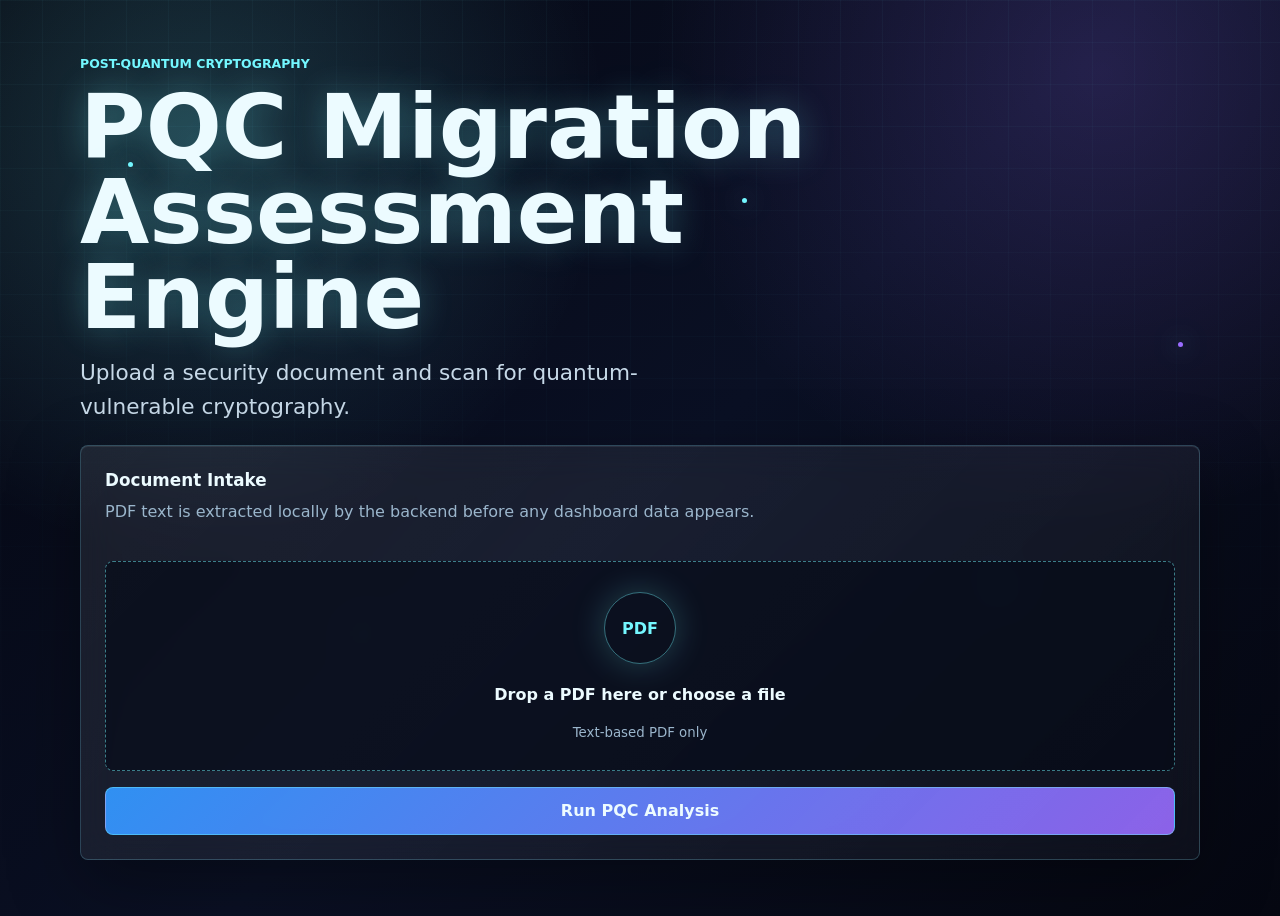
==== templates/index.html @ 9122b422 "Initial working version of PQC Migration Assessment Engine" ====
<!doctype html>
<html lang="en">
<head>
  <meta charset="utf-8">
  <meta name="viewport" content="width=device-width, initial-scale=1">
  <title>PQC Migration Assessment Engine</title>
  <link rel="stylesheet" href="/static/style.css">
</head>
<body>
  <div class="quantum-field" aria-hidden="true">
    <span></span><span></span><span></span><span></span><span></span>
  </div>

  <main class="shell">
    <section class="hero">
      <div>
        <p class="eyebrow">Post-Quantum Cryptography</p>
        <h1>PQC Migration Assessment Engine</h1>
        <p class="subtitle">Upload a security document and scan for quantum-vulnerable cryptography.</p>
      </div>
    </section>

    <section class="glass upload-panel" aria-labelledby="upload-title">
      <div>
        <h2 id="upload-title">Document Intake</h2>
        <p class="muted">PDF text is extracted locally by the backend before any dashboard data appears.</p>
      </div>

      <form id="analysis-form">
        <label class="drop-zone" id="drop-zone" for="pdf-file">
          <input id="pdf-file" name="file" type="file" accept="application/pdf,.pdf">
          <span class="drop-icon">PDF</span>
          <strong id="file-label">Drop a PDF here or choose a file</strong>
          <small>Text-based PDF only</small>
        </label>
        <button class="primary-action" type="submit">Run PQC Analysis</button>
      </form>

      <div class="loading" id="loading" hidden>
        <div class="loader"></div>
        <p id="loading-text">Extracting PDF text...</p>
      </div>

      <div class="error" id="error-box" hidden></div>
    </section>

    <section class="results" id="results" hidden>
      <div class="dashboard-grid">
        <article class="glass gauge-card">
          <h2>Overall Risk Gauge</h2>
          <div class="gauge" id="risk-gauge"><span id="risk-score">0</span></div>
          <p id="risk-label">Low</p>
        </article>

        <article class="glass gauge-card">
          <h2>Quantum Readiness Gauge</h2>
          <div class="gauge readiness" id="readiness-gauge"><span id="readiness-score">0%</span></div>
          <p>Migration posture</p>
        </article>
      </div>

      <div class="summary-grid" id="summary-grid"></div>

      <section class="glass table-panel">
        <h2>Findings</h2>
        <div class="table-wrap">
          <table>
            <thead>
              <tr>
                <th>Algorithm</th>
                <th>Occurrences</th>
                <th>Quantum Risk</th>
                <th>Notes</th>
              </tr>
            </thead>
            <tbody id="findings-body"></tbody>
          </table>
        </div>
      </section>

      <section class="glass recommendations-panel">
        <h2>Recommendations</h2>
        <ul id="recommendations"></ul>
      </section>

      <section class="download-row" aria-label="Download reports">
        <a class="download-button" id="download-json" href="#">Download JSON</a>
        <a class="download-button" id="download-markdown" href="#">Download Markdown</a>
        <a class="download-button" id="download-html" href="#">Download HTML</a>
      </section>
    </section>
  </main>

  <script src="/static/app.js"></script>
</body>
</html>
---- static/style.css ----
:root {
  color-scheme: dark;
  --bg: #050711;
  --panel: rgba(12, 18, 38, 0.72);
  --panel-strong: rgba(13, 24, 52, 0.9);
  --line: rgba(135, 231, 255, 0.22);
  --text: #ecfbff;
  --muted: #9bb6cc;
  --cyan: #74f7ff;
  --blue: #3298ff;
  --purple: #9b6cff;
  --danger: #ff4f8b;
  --medium: #ffd166;
  --low: #61f2a6;
}

* {
  box-sizing: border-box;
}

body {
  min-height: 100vh;
  margin: 0;
  font-family: Inter, ui-sans-serif, system-ui, -apple-system, BlinkMacSystemFont, "Segoe UI", sans-serif;
  color: var(--text);
  background:
    radial-gradient(circle at 15% 15%, rgba(116, 247, 255, 0.18), transparent 26rem),
    radial-gradient(circle at 86% 8%, rgba(155, 108, 255, 0.18), transparent 28rem),
    linear-gradient(135deg, #050711 0%, #0a1024 52%, #050711 100%);
}

body::before {
  position: fixed;
  inset: 0;
  pointer-events: none;
  content: "";
  background-image:
    linear-gradient(rgba(116, 247, 255, 0.035) 1px, transparent 1px),
    linear-gradient(90deg, rgba(116, 247, 255, 0.035) 1px, transparent 1px);
  background-size: 42px 42px;
  mask-image: linear-gradient(to bottom, black, transparent 88%);
}

.quantum-field {
  position: fixed;
  inset: 0;
  overflow: hidden;
  pointer-events: none;
}

.quantum-field span {
  position: absolute;
  width: 5px;
  height: 5px;
  border-radius: 50%;
  background: var(--cyan);
  box-shadow: 0 0 26px var(--cyan);
  animation: drift 12s linear infinite;
}

.quantum-field span:nth-child(1) { left: 10%; top: 18%; animation-delay: 0s; }
.quantum-field span:nth-child(2) { left: 28%; top: 70%; animation-delay: -4s; background: var(--purple); }
.quantum-field span:nth-child(3) { left: 58%; top: 22%; animation-delay: -7s; }
.quantum-field span:nth-child(4) { left: 78%; top: 65%; animation-delay: -2s; background: var(--blue); }
.quantum-field span:nth-child(5) { left: 92%; top: 38%; animation-delay: -9s; background: var(--purple); }

@keyframes drift {
  0%, 100% { transform: translate3d(0, 0, 0) scale(1); opacity: 0.5; }
  50% { transform: translate3d(-28px, 34px, 0) scale(1.7); opacity: 1; }
}

.shell {
  position: relative;
  width: min(1120px, calc(100% - 32px));
  margin: 0 auto;
  padding: 56px 0;
}

.hero {
  min-height: 260px;
  display: grid;
  align-items: center;
}

.eyebrow {
  margin: 0 0 14px;
  color: var(--cyan);
  font-size: 0.78rem;
  font-weight: 800;
  letter-spacing: 0;
  text-transform: uppercase;
}

h1,
h2,
p {
  margin-top: 0;
}

h1 {
  max-width: 820px;
  margin-bottom: 16px;
  font-size: clamp(2.6rem, 7vw, 5.9rem);
  line-height: 0.95;
  letter-spacing: 0;
  text-shadow: 0 0 34px rgba(116, 247, 255, 0.28);
}

h2 {
  margin-bottom: 12px;
  font-size: 1.05rem;
  letter-spacing: 0;
}

.subtitle {
  max-width: 660px;
  color: #c7d9e8;
  font-size: clamp(1.05rem, 2vw, 1.35rem);
  line-height: 1.55;
}

.glass {
  border: 1px solid var(--line);
  border-radius: 8px;
  background: linear-gradient(135deg, rgba(255, 255, 255, 0.08), rgba(255, 255, 255, 0.035));
  box-shadow: 0 22px 70px rgba(0, 0, 0, 0.34), inset 0 1px 0 rgba(255, 255, 255, 0.08);
  backdrop-filter: blur(18px);
}

.upload-panel {
  display: grid;
  gap: 24px;
  padding: 24px;
}

.muted,
small {
  color: var(--muted);
}

.drop-zone {
  min-height: 210px;
  display: grid;
  place-items: center;
  gap: 8px;
  padding: 24px;
  border: 1px dashed rgba(116, 247, 255, 0.48);
  border-radius: 8px;
  background: rgba(5, 11, 24, 0.62);
  cursor: pointer;
  text-align: center;
  transition: border-color 160ms ease, transform 160ms ease, box-shadow 160ms ease;
}

.drop-zone:hover,
.drop-zone.is-dragging {
  border-color: var(--purple);
  transform: translateY(-1px);
  box-shadow: 0 0 32px rgba(116, 247, 255, 0.16);
}

.drop-zone input {
  position: absolute;
  width: 1px;
  height: 1px;
  overflow: hidden;
  clip: rect(0, 0, 0, 0);
}

.drop-icon {
  display: grid;
  width: 72px;
  height: 72px;
  place-items: center;
  border: 1px solid rgba(116, 247, 255, 0.42);
  border-radius: 50%;
  color: var(--cyan);
  font-weight: 900;
  box-shadow: 0 0 34px rgba(116, 247, 255, 0.22);
}

.primary-action,
.download-button {
  min-height: 48px;
  display: inline-flex;
  align-items: center;
  justify-content: center;
  border: 1px solid rgba(116, 247, 255, 0.42);
  border-radius: 8px;
  padding: 0 20px;
  color: var(--text);
  background: linear-gradient(135deg, rgba(50, 152, 255, 0.94), rgba(155, 108, 255, 0.9));
  font: inherit;
  font-weight: 800;
  text-decoration: none;
  cursor: pointer;
}

.primary-action {
  width: 100%;
  margin-top: 16px;
}

.primary-action:disabled {
  cursor: wait;
  opacity: 0.65;
}

.loading {
  display: flex;
  align-items: center;
  gap: 14px;
  color: var(--cyan);
}

.loader {
  width: 28px;
  height: 28px;
  border: 3px solid rgba(116, 247, 255, 0.18);
  border-top-color: var(--cyan);
  border-radius: 50%;
  animation: spin 0.8s linear infinite;
}

@keyframes spin {
  to { transform: rotate(360deg); }
}

.error {
  border-left: 3px solid var(--danger);
  padding: 14px 16px;
  background: rgba(255, 79, 139, 0.1);
  color: #ffd8e5;
}

.results {
  display: grid;
  gap: 18px;
  margin-top: 22px;
}

.dashboard-grid,
.summary-grid {
  display: grid;
  grid-template-columns: repeat(2, minmax(0, 1fr));
  gap: 18px;
}

.summary-grid {
  grid-template-columns: repeat(5, minmax(0, 1fr));
}

.gauge-card,
.table-panel,
.recommendations-panel,
.summary-card {
  padding: 22px;
}

.gauge {
  --value: 0;
  --gauge-color: var(--low);
  width: min(210px, 70vw);
  aspect-ratio: 1;
  display: grid;
  place-items: center;
  margin: 16px auto;
  border-radius: 50%;
  background:
    radial-gradient(circle at center, #091124 0 58%, transparent 59%),
    conic-gradient(var(--gauge-color) calc(var(--value) * 1%), rgba(255,255,255,0.08) 0);
  box-shadow: 0 0 34px color-mix(in srgb, var(--gauge-color), transparent 58%);
}

.gauge span {
  font-size: 2.35rem;
  font-weight: 900;
}

.summary-card {
  min-height: 118px;
  background: var(--panel);
}

.summary-card span {
  display: block;
  color: var(--muted);
  font-size: 0.82rem;
}

.summary-card strong {
  display: block;
  margin-top: 10px;
  font-size: 1.4rem;
  overflow-wrap: anywhere;
}

.table-wrap {
  overflow-x: auto;
}

table {
  width: 100%;
  border-collapse: collapse;
}

th,
td {
  padding: 14px 12px;
  border-bottom: 1px solid rgba(255, 255, 255, 0.1);
  text-align: left;
  vertical-align: top;
}

th {
  color: var(--cyan);
  font-size: 0.82rem;
  text-transform: uppercase;
  letter-spacing: 0;
}

.recommendations-panel li {
  margin: 12px 0;
  color: #dceeff;
}

.download-row {
  display: flex;
  flex-wrap: wrap;
  gap: 12px;
}

[hidden] {
  display: none !important;
}

@media (max-width: 860px) {
  .dashboard-grid,
  .summary-grid {
    grid-template-columns: 1fr;
  }

  .shell {
    padding-top: 32px;
  }

  .hero {
    min-height: 220px;
  }
}
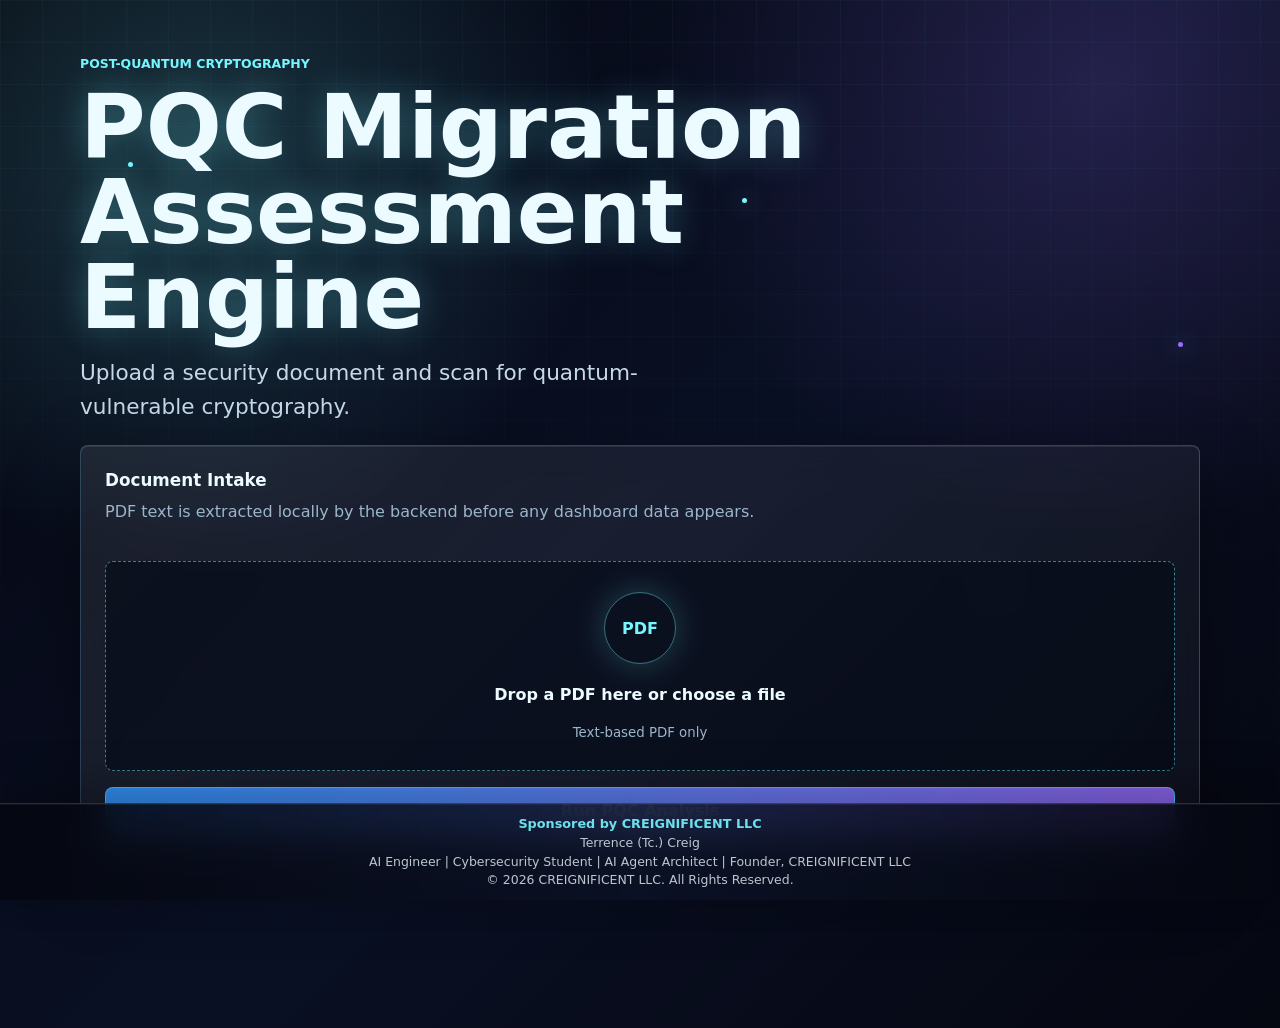
==== commit 1aec8aac: "Add CREIGNIFICENT branding" ====
--- a/templates/index.html
+++ b/templates/index.html
@@ -91,6 +91,13 @@
     </section>
   </main>
 
+  <footer class="brand-footer" aria-label="Application sponsor">
+    <strong>Sponsored by CREIGNIFICENT LLC</strong>
+    <span>Terrence (Tc.) Creig</span>
+    <span>AI Engineer | Cybersecurity Student | AI Agent Architect | Founder, CREIGNIFICENT LLC</span>
+    <span>© 2026 CREIGNIFICENT LLC. All Rights Reserved.</span>
+  </footer>
+
   <script src="/static/app.js"></script>
 </body>
 </html>
--- a/static/style.css
+++ b/static/style.css
@@ -21,6 +21,7 @@
 body {
   min-height: 100vh;
   margin: 0;
+  padding-bottom: 112px;
   font-family: Inter, ui-sans-serif, system-ui, -apple-system, BlinkMacSystemFont, "Segoe UI", sans-serif;
   color: var(--text);
   background:
@@ -330,6 +331,31 @@
   gap: 12px;
 }
 
+.brand-footer {
+  position: fixed;
+  z-index: 10;
+  right: 0;
+  bottom: 0;
+  left: 0;
+  display: grid;
+  gap: 3px;
+  padding: 12px 18px;
+  border-top: 1px solid rgba(116, 247, 255, 0.18);
+  background: linear-gradient(90deg, rgba(5, 7, 17, 0.92), rgba(12, 18, 38, 0.86), rgba(5, 7, 17, 0.92));
+  box-shadow: 0 -16px 46px rgba(0, 0, 0, 0.28), inset 0 1px 0 rgba(255, 255, 255, 0.05);
+  backdrop-filter: blur(16px);
+  color: rgba(236, 251, 255, 0.78);
+  font-size: 0.78rem;
+  line-height: 1.25;
+  text-align: center;
+}
+
+.brand-footer strong {
+  color: rgba(116, 247, 255, 0.9);
+  font-size: 0.8rem;
+  letter-spacing: 0;
+}
+
 [hidden] {
   display: none !important;
 }
@@ -347,4 +373,12 @@
   .hero {
     min-height: 220px;
   }
-}
+
+  body {
+    padding-bottom: 150px;
+  }
+
+  .brand-footer {
+    font-size: 0.72rem;
+  }
+}
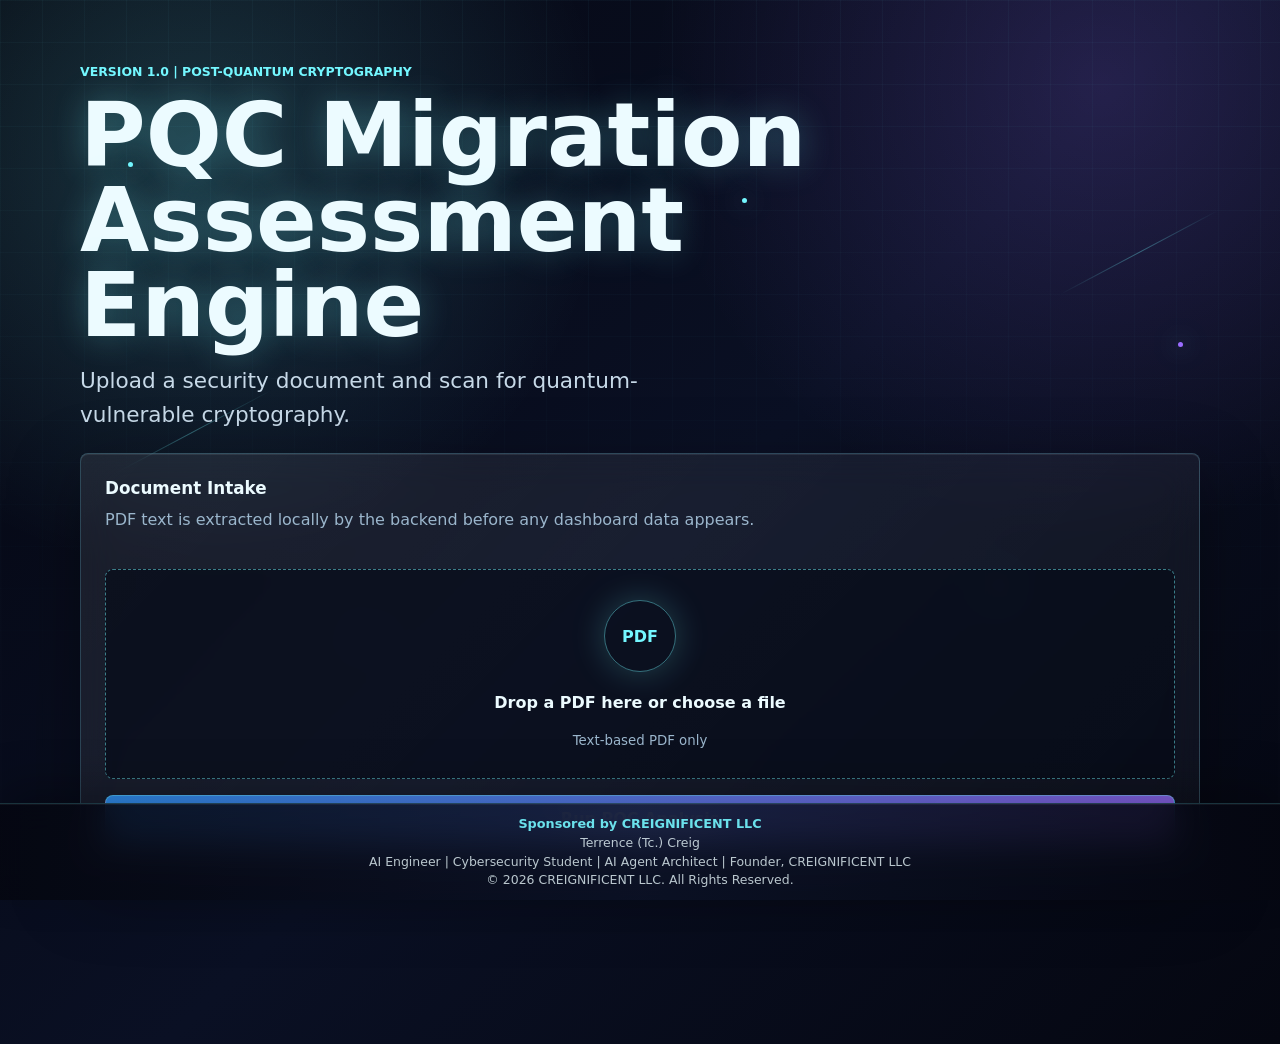
==== commit 86a67193: "Polish PQC engine for version 1.0" ====
--- a/templates/index.html
+++ b/templates/index.html
@@ -8,13 +8,13 @@
 </head>
 <body>
   <div class="quantum-field" aria-hidden="true">
-    <span></span><span></span><span></span><span></span><span></span>
+    <span></span><span></span><span></span><span></span><span></span><i></i><i></i>
   </div>
 
   <main class="shell">
     <section class="hero">
       <div>
-        <p class="eyebrow">Post-Quantum Cryptography</p>
+        <p class="eyebrow">Version 1.0 | Post-Quantum Cryptography</p>
         <h1>PQC Migration Assessment Engine</h1>
         <p class="subtitle">Upload a security document and scan for quantum-vulnerable cryptography.</p>
       </div>
@@ -29,7 +29,7 @@
       <form id="analysis-form">
         <label class="drop-zone" id="drop-zone" for="pdf-file">
           <input id="pdf-file" name="file" type="file" accept="application/pdf,.pdf">
-          <span class="drop-icon">PDF</span>
+          <span class="drop-icon" aria-hidden="true">PDF</span>
           <strong id="file-label">Drop a PDF here or choose a file</strong>
           <small>Text-based PDF only</small>
         </label>
@@ -41,20 +41,20 @@
         <p id="loading-text">Extracting PDF text...</p>
       </div>
 
-      <div class="error" id="error-box" hidden></div>
+      <div class="error" id="error-box" tabindex="-1" hidden></div>
     </section>
 
     <section class="results" id="results" hidden>
       <div class="dashboard-grid">
         <article class="glass gauge-card">
           <h2>Overall Risk Gauge</h2>
-          <div class="gauge" id="risk-gauge"><span id="risk-score">0</span></div>
-          <p id="risk-label">Low</p>
+          <div class="gauge" id="risk-gauge"><span id="risk-score"></span></div>
+          <p id="risk-label"></p>
         </article>
 
         <article class="glass gauge-card">
           <h2>Quantum Readiness Gauge</h2>
-          <div class="gauge readiness" id="readiness-gauge"><span id="readiness-score">0%</span></div>
+          <div class="gauge readiness" id="readiness-gauge"><span id="readiness-score"></span></div>
           <p>Migration posture</p>
         </article>
       </div>
--- a/static/style.css
+++ b/static/style.css
@@ -12,6 +12,8 @@
   --danger: #ff4f8b;
   --medium: #ffd166;
   --low: #61f2a6;
+  --radius: 8px;
+  --space: clamp(16px, 2vw, 24px);
 }
 
 * {
@@ -28,6 +30,7 @@
     radial-gradient(circle at 15% 15%, rgba(116, 247, 255, 0.18), transparent 26rem),
     radial-gradient(circle at 86% 8%, rgba(155, 108, 255, 0.18), transparent 28rem),
     linear-gradient(135deg, #050711 0%, #0a1024 52%, #050711 100%);
+  overflow-x: hidden;
 }
 
 body::before {
@@ -59,22 +62,38 @@
   animation: drift 12s linear infinite;
 }
 
+.quantum-field i {
+  position: absolute;
+  width: 180px;
+  height: 1px;
+  background: linear-gradient(90deg, transparent, rgba(116, 247, 255, 0.34), transparent);
+  transform: rotate(-28deg);
+  animation: pulse-line 8s ease-in-out infinite;
+}
+
 .quantum-field span:nth-child(1) { left: 10%; top: 18%; animation-delay: 0s; }
 .quantum-field span:nth-child(2) { left: 28%; top: 70%; animation-delay: -4s; background: var(--purple); }
 .quantum-field span:nth-child(3) { left: 58%; top: 22%; animation-delay: -7s; }
 .quantum-field span:nth-child(4) { left: 78%; top: 65%; animation-delay: -2s; background: var(--blue); }
 .quantum-field span:nth-child(5) { left: 92%; top: 38%; animation-delay: -9s; background: var(--purple); }
+.quantum-field i:nth-of-type(1) { left: 8%; top: 48%; animation-delay: -2s; }
+.quantum-field i:nth-of-type(2) { right: 4%; top: 28%; animation-delay: -5s; }
 
 @keyframes drift {
   0%, 100% { transform: translate3d(0, 0, 0) scale(1); opacity: 0.5; }
   50% { transform: translate3d(-28px, 34px, 0) scale(1.7); opacity: 1; }
+}
+
+@keyframes pulse-line {
+  0%, 100% { opacity: 0.12; transform: translateX(-20px) rotate(-28deg); }
+  50% { opacity: 0.48; transform: translateX(20px) rotate(-28deg); }
 }
 
 .shell {
   position: relative;
   width: min(1120px, calc(100% - 32px));
   margin: 0 auto;
-  padding: 56px 0;
+  padding: clamp(32px, 5vw, 64px) 0;
 }
 
 .hero {
@@ -122,16 +141,17 @@
 
 .glass {
   border: 1px solid var(--line);
-  border-radius: 8px;
+  border-radius: var(--radius);
   background: linear-gradient(135deg, rgba(255, 255, 255, 0.08), rgba(255, 255, 255, 0.035));
   box-shadow: 0 22px 70px rgba(0, 0, 0, 0.34), inset 0 1px 0 rgba(255, 255, 255, 0.08);
   backdrop-filter: blur(18px);
+  transition: border-color 180ms ease, box-shadow 180ms ease, transform 180ms ease;
 }
 
 .upload-panel {
   display: grid;
   gap: 24px;
-  padding: 24px;
+  padding: var(--space);
 }
 
 .muted,
@@ -146,7 +166,7 @@
   gap: 8px;
   padding: 24px;
   border: 1px dashed rgba(116, 247, 255, 0.48);
-  border-radius: 8px;
+  border-radius: var(--radius);
   background: rgba(5, 11, 24, 0.62);
   cursor: pointer;
   text-align: center;
@@ -158,6 +178,11 @@
   border-color: var(--purple);
   transform: translateY(-1px);
   box-shadow: 0 0 32px rgba(116, 247, 255, 0.16);
+}
+
+.drop-zone.is-disabled {
+  pointer-events: none;
+  opacity: 0.72;
 }
 
 .drop-zone input {
@@ -187,7 +212,7 @@
   align-items: center;
   justify-content: center;
   border: 1px solid rgba(116, 247, 255, 0.42);
-  border-radius: 8px;
+  border-radius: var(--radius);
   padding: 0 20px;
   color: var(--text);
   background: linear-gradient(135deg, rgba(50, 152, 255, 0.94), rgba(155, 108, 255, 0.9));
@@ -195,6 +220,13 @@
   font-weight: 800;
   text-decoration: none;
   cursor: pointer;
+  transition: transform 160ms ease, box-shadow 160ms ease, border-color 160ms ease;
+}
+
+.primary-action:hover,
+.download-button:hover {
+  transform: translateY(-1px);
+  box-shadow: 0 0 34px rgba(116, 247, 255, 0.18);
 }
 
 .primary-action {
@@ -212,6 +244,7 @@
   align-items: center;
   gap: 14px;
   color: var(--cyan);
+  animation: fade-up 220ms ease both;
 }
 
 .loader {
@@ -232,12 +265,22 @@
   padding: 14px 16px;
   background: rgba(255, 79, 139, 0.1);
   color: #ffd8e5;
+  outline: none;
+  animation: fade-up 180ms ease both;
 }
 
 .results {
   display: grid;
   gap: 18px;
   margin-top: 22px;
+  opacity: 0;
+  transform: translateY(12px);
+  transition: opacity 320ms ease, transform 320ms ease;
+}
+
+.results.is-visible {
+  opacity: 1;
+  transform: translateY(0);
 }
 
 .dashboard-grid,
@@ -248,7 +291,7 @@
 }
 
 .summary-grid {
-  grid-template-columns: repeat(5, minmax(0, 1fr));
+  grid-template-columns: repeat(auto-fit, minmax(170px, 1fr));
 }
 
 .gauge-card,
@@ -256,6 +299,12 @@
 .recommendations-panel,
 .summary-card {
   padding: 22px;
+}
+
+.gauge-card:hover,
+.summary-card:hover {
+  border-color: rgba(116, 247, 255, 0.34);
+  transform: translateY(-1px);
 }
 
 .gauge {
@@ -271,6 +320,7 @@
     radial-gradient(circle at center, #091124 0 58%, transparent 59%),
     conic-gradient(var(--gauge-color) calc(var(--value) * 1%), rgba(255,255,255,0.08) 0);
   box-shadow: 0 0 34px color-mix(in srgb, var(--gauge-color), transparent 58%);
+  transition: background 420ms ease, box-shadow 420ms ease;
 }
 
 .gauge span {
@@ -311,6 +361,14 @@
   border-bottom: 1px solid rgba(255, 255, 255, 0.1);
   text-align: left;
   vertical-align: top;
+}
+
+tbody tr {
+  transition: background 140ms ease;
+}
+
+tbody tr:hover {
+  background: rgba(116, 247, 255, 0.045);
 }
 
 th {
@@ -356,13 +414,28 @@
   letter-spacing: 0;
 }
 
+@keyframes fade-up {
+  from { opacity: 0; transform: translateY(8px); }
+  to { opacity: 1; transform: translateY(0); }
+}
+
+@media (prefers-reduced-motion: reduce) {
+  *,
+  *::before,
+  *::after {
+    animation-duration: 0.01ms !important;
+    animation-iteration-count: 1 !important;
+    scroll-behavior: auto !important;
+    transition-duration: 0.01ms !important;
+  }
+}
+
 [hidden] {
   display: none !important;
 }
 
 @media (max-width: 860px) {
-  .dashboard-grid,
-  .summary-grid {
+  .dashboard-grid {
     grid-template-columns: 1fr;
   }
 
@@ -382,3 +455,25 @@
     font-size: 0.72rem;
   }
 }
+
+@media (max-width: 560px) {
+  body {
+    padding-bottom: 174px;
+  }
+
+  .shell {
+    width: min(100% - 24px, 1120px);
+  }
+
+  .drop-zone {
+    min-height: 180px;
+  }
+
+  .download-row {
+    display: grid;
+  }
+
+  .download-button {
+    width: 100%;
+  }
+}
